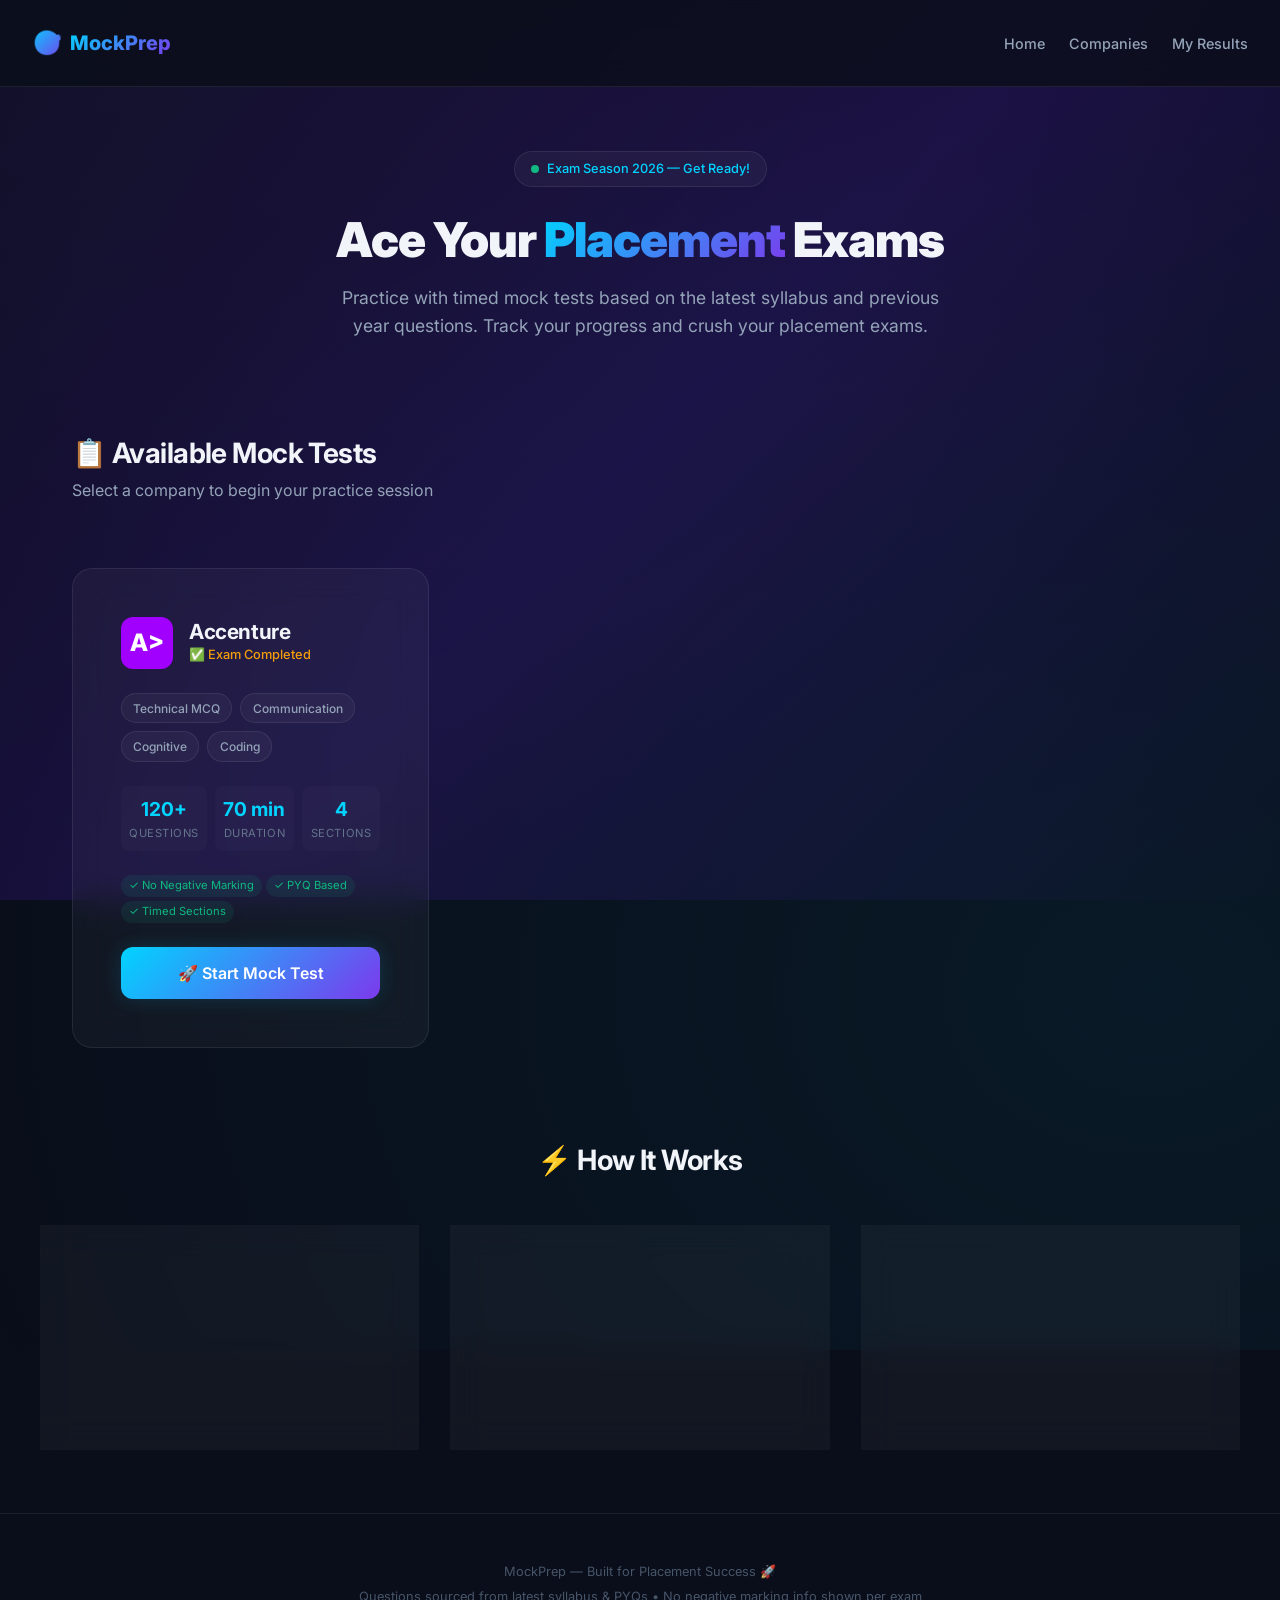
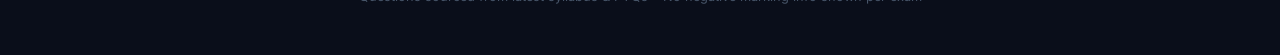
==== index.html @ 9890e2d0 "feat: initial commit for MockPrep placement mock test platform" ====
<!DOCTYPE html>
<html lang="en">
<head>
  <meta charset="UTF-8">
  <meta name="viewport" content="width=device-width, initial-scale=1.0">
  <title>MockPrep — Placement Mock Test Platform</title>
  <meta name="description" content="Practice mock tests for Accenture, Cognizant, TCS and more. Timed tests with real exam patterns.">
  <link rel="stylesheet" href="css/style.css">
  <link rel="icon" href="data:image/svg+xml,<svg xmlns='http://www.w3.org/2000/svg' viewBox='0 0 100 100'><text y='.9em' font-size='90'>🎯</text></svg>">
</head>
<body>

  <!-- Navigation -->
  <nav class="navbar">
    <a href="index.html" class="navbar-brand">
      <span class="logo-icon">🎯</span>
      <span>MockPrep</span>
    </a>
    <div class="navbar-links">
      <a href="index.html">Home</a>
      <a href="#companies">Companies</a>
      <a href="results.html">My Results</a>
    </div>
  </nav>

  <!-- Hero Section -->
  <section class="hero">
    <div class="container">
      <div class="hero-badge">
        <span class="pulse-dot"></span>
        <span>Exam Season 2026 — Get Ready!</span>
      </div>
      <h1>Ace Your <span class="gradient-text">Placement</span> Exams</h1>
      <p>Practice with timed mock tests based on the latest syllabus and previous year questions. Track your progress and crush your placement exams.</p>

      <!-- Nearest Exam Countdown -->
      <div id="countdown-section" class="hidden">
        <p style="font-size: 0.9rem; color: var(--text-muted); margin-bottom: var(--space-sm);">
          ⏰ Next Exam: <strong id="nearest-exam-name" style="color: var(--accent-orange);"></strong>
        </p>
        <div class="countdown-container" id="countdown-timer">
          <div class="countdown-item">
            <div class="number" id="cd-days">00</div>
            <div class="label">Days</div>
          </div>
          <div class="countdown-separator">:</div>
          <div class="countdown-item">
            <div class="number" id="cd-hours">00</div>
            <div class="label">Hours</div>
          </div>
          <div class="countdown-separator">:</div>
          <div class="countdown-item">
            <div class="number" id="cd-mins">00</div>
            <div class="label">Minutes</div>
          </div>
          <div class="countdown-separator">:</div>
          <div class="countdown-item">
            <div class="number" id="cd-secs">00</div>
            <div class="label">Seconds</div>
          </div>
        </div>
      </div>
    </div>
  </section>

  <!-- Companies Section -->
  <section id="companies" class="container">
    <h2 style="margin-bottom: var(--space-sm);">📋 Available Mock Tests</h2>
    <p class="text-muted" style="margin-bottom: var(--space-xl);">Select a company to begin your practice session</p>
    <div class="companies-grid" id="companies-grid">
      <!-- Cards injected by JS -->
    </div>
  </section>

  <!-- How It Works Section -->
  <section class="container" style="padding: var(--space-3xl) 0;">
    <h2 class="text-center" style="margin-bottom: var(--space-2xl);">⚡ How It Works</h2>
    <div style="display: grid; grid-template-columns: repeat(auto-fit, minmax(250px, 1fr)); gap: var(--space-xl);">
      <div class="glass-card text-center animate-in-delay-1">
        <div style="font-size: 2.5rem; margin-bottom: var(--space-md);">📝</div>
        <h3>Choose a Section</h3>
        <p class="text-muted" style="font-size: 0.9rem; margin-top: var(--space-sm);">Pick Technical MCQ, Communication, Cognitive, or take the full mock test</p>
      </div>
      <div class="glass-card text-center animate-in-delay-2">
        <div style="font-size: 2.5rem; margin-bottom: var(--space-md);">⏱️</div>
        <h3>Timed Test</h3>
        <p class="text-muted" style="font-size: 0.9rem; margin-top: var(--space-sm);">Real exam timers. Flag questions for review. Navigate freely between questions</p>
      </div>
      <div class="glass-card text-center animate-in-delay-3">
        <div style="font-size: 2.5rem; margin-bottom: var(--space-md);">📊</div>
        <h3>Detailed Results</h3>
        <p class="text-muted" style="font-size: 0.9rem; margin-top: var(--space-sm);">Score breakdown, answer review with explanations, and performance tracking</p>
      </div>
    </div>
  </section>

  <!-- Footer -->
  <footer style="text-align: center; padding: var(--space-2xl); border-top: 1px solid var(--border-glass); color: var(--text-dim); font-size: 0.8rem;">
    <p>MockPrep — Built for Placement Success 🚀</p>
    <p style="margin-top: var(--space-xs);">Questions sourced from latest syllabus & PYQs • No negative marking info shown per exam</p>
  </footer>

  <script src="js/app.js"></script>
</body>
</html>
---- css/style.css ----
/* =====================================================
   PLACEMENT MOCK TEST PLATFORM — Design System
   Dark Mode | Glassmorphism | Micro-animations
   ===================================================== */

@import url('https://fonts.googleapis.com/css2?family=Inter:wght@300;400;500;600;700;800;900&family=JetBrains+Mono:wght@400;500;600&display=swap');

/* ── CSS Variables ── */
:root {
  /* Colors */
  --bg-primary: #0a0e1a;
  --bg-secondary: #111827;
  --bg-card: rgba(17, 24, 39, 0.6);
  --bg-glass: rgba(255, 255, 255, 0.04);
  --bg-glass-hover: rgba(255, 255, 255, 0.08);
  --border-glass: rgba(255, 255, 255, 0.08);
  --border-glass-hover: rgba(255, 255, 255, 0.15);

  --text-primary: #f1f5f9;
  --text-secondary: #94a3b8;
  --text-muted: #64748b;
  --text-dim: #475569;

  --accent-blue: #00d4ff;
  --accent-purple: #7c3aed;
  --accent-pink: #ec4899;
  --accent-green: #10b981;
  --accent-orange: #f59e0b;
  --accent-red: #ef4444;

  --gradient-primary: linear-gradient(135deg, #00d4ff 0%, #7c3aed 100%);
  --gradient-secondary: linear-gradient(135deg, #7c3aed 0%, #ec4899 100%);
  --gradient-success: linear-gradient(135deg, #10b981 0%, #059669 100%);
  --gradient-danger: linear-gradient(135deg, #ef4444 0%, #dc2626 100%);
  --gradient-warning: linear-gradient(135deg, #f59e0b 0%, #d97706 100%);
  --gradient-bg: linear-gradient(135deg, #0a0e1a 0%, #1a1040 50%, #0a0e1a 100%);

  /* Shadows */
  --shadow-sm: 0 2px 8px rgba(0, 0, 0, 0.3);
  --shadow-md: 0 4px 16px rgba(0, 0, 0, 0.4);
  --shadow-lg: 0 8px 32px rgba(0, 0, 0, 0.5);
  --shadow-glow-blue: 0 0 20px rgba(0, 212, 255, 0.15);
  --shadow-glow-purple: 0 0 20px rgba(124, 58, 237, 0.15);
  --shadow-glow-green: 0 0 20px rgba(16, 185, 129, 0.15);

  /* Spacing */
  --space-xs: 0.25rem;
  --space-sm: 0.5rem;
  --space-md: 1rem;
  --space-lg: 1.5rem;
  --space-xl: 2rem;
  --space-2xl: 3rem;
  --space-3xl: 4rem;

  /* Border Radius */
  --radius-sm: 8px;
  --radius-md: 12px;
  --radius-lg: 16px;
  --radius-xl: 20px;
  --radius-full: 9999px;

  /* Transitions */
  --transition-fast: 150ms ease;
  --transition-base: 250ms ease;
  --transition-slow: 400ms ease;
  --transition-spring: 300ms cubic-bezier(0.34, 1.56, 0.64, 1);
}

/* ── Reset & Base ── */
*, *::before, *::after {
  margin: 0;
  padding: 0;
  box-sizing: border-box;
}

html {
  scroll-behavior: smooth;
  font-size: 16px;
}

body {
  font-family: 'Inter', -apple-system, BlinkMacSystemFont, sans-serif;
  background: var(--bg-primary);
  color: var(--text-primary);
  line-height: 1.6;
  min-height: 100vh;
  overflow-x: hidden;
  -webkit-font-smoothing: antialiased;
  -moz-osx-font-smoothing: grayscale;
}

/* ── Animated Background ── */
body::before {
  content: '';
  position: fixed;
  top: 0;
  left: 0;
  right: 0;
  bottom: 0;
  background: var(--gradient-bg);
  z-index: -2;
}

body::after {
  content: '';
  position: fixed;
  top: -50%;
  left: -50%;
  width: 200%;
  height: 200%;
  background: radial-gradient(ellipse at 30% 20%, rgba(124, 58, 237, 0.08) 0%, transparent 50%),
              radial-gradient(ellipse at 70% 80%, rgba(0, 212, 255, 0.06) 0%, transparent 50%);
  z-index: -1;
  animation: bgFloat 20s ease-in-out infinite;
}

@keyframes bgFloat {
  0%, 100% { transform: translate(0, 0) rotate(0deg); }
  33% { transform: translate(2%, -2%) rotate(1deg); }
  66% { transform: translate(-1%, 1%) rotate(-0.5deg); }
}

/* ── Scrollbar ── */
::-webkit-scrollbar { width: 6px; }
::-webkit-scrollbar-track { background: var(--bg-primary); }
::-webkit-scrollbar-thumb {
  background: var(--text-dim);
  border-radius: var(--radius-full);
}
::-webkit-scrollbar-thumb:hover { background: var(--text-muted); }

/* ── Typography ── */
h1, h2, h3, h4, h5, h6 {
  font-weight: 700;
  line-height: 1.2;
  letter-spacing: -0.02em;
}

h1 { font-size: 2.5rem; }
h2 { font-size: 1.75rem; }
h3 { font-size: 1.25rem; }

a {
  color: var(--accent-blue);
  text-decoration: none;
  transition: color var(--transition-fast);
}
a:hover { color: var(--accent-purple); }

code, .code-block {
  font-family: 'JetBrains Mono', monospace;
}

/* ── Glass Card ── */
.glass-card {
  background: var(--bg-glass);
  backdrop-filter: blur(16px);
  -webkit-backdrop-filter: blur(16px);
  border: 1px solid var(--border-glass);
  border-radius: var(--radius-lg);
  padding: var(--space-xl);
  transition: all var(--transition-base);
}

.glass-card:hover {
  background: var(--bg-glass-hover);
  border-color: var(--border-glass-hover);
  transform: translateY(-2px);
  box-shadow: var(--shadow-lg);
}

/* ── Buttons ── */
.btn {
  display: inline-flex;
  align-items: center;
  justify-content: center;
  gap: var(--space-sm);
  padding: 0.75rem 1.5rem;
  border: none;
  border-radius: var(--radius-md);
  font-family: 'Inter', sans-serif;
  font-size: 0.9rem;
  font-weight: 600;
  cursor: pointer;
  transition: all var(--transition-base);
  text-decoration: none;
  position: relative;
  overflow: hidden;
}

.btn::after {
  content: '';
  position: absolute;
  inset: 0;
  background: rgba(255, 255, 255, 0);
  transition: background var(--transition-fast);
}
.btn:hover::after { background: rgba(255, 255, 255, 0.1); }

.btn-primary {
  background: var(--gradient-primary);
  color: white;
  box-shadow: var(--shadow-glow-blue);
}
.btn-primary:hover {
  transform: translateY(-2px);
  box-shadow: 0 0 30px rgba(0, 212, 255, 0.3);
}

.btn-secondary {
  background: var(--bg-glass);
  color: var(--text-primary);
  border: 1px solid var(--border-glass);
  backdrop-filter: blur(8px);
}
.btn-secondary:hover {
  border-color: var(--accent-blue);
  background: var(--bg-glass-hover);
}

.btn-success {
  background: var(--gradient-success);
  color: white;
  box-shadow: var(--shadow-glow-green);
}

.btn-danger {
  background: var(--gradient-danger);
  color: white;
}

.btn-ghost {
  background: transparent;
  color: var(--text-secondary);
  border: 1px solid transparent;
}
.btn-ghost:hover {
  color: var(--text-primary);
  background: var(--bg-glass);
}

.btn-sm { padding: 0.5rem 1rem; font-size: 0.8rem; }
.btn-lg { padding: 1rem 2rem; font-size: 1rem; }
.btn-icon {
  width: 40px;
  height: 40px;
  padding: 0;
  border-radius: var(--radius-sm);
}

.btn:disabled {
  opacity: 0.5;
  cursor: not-allowed;
  transform: none !important;
}

/* ── Container ── */
.container {
  max-width: 1200px;
  margin: 0 auto;
  padding: 0 var(--space-xl);
}

.container-narrow {
  max-width: 900px;
  margin: 0 auto;
  padding: 0 var(--space-xl);
}

/* ── Navigation ── */
.navbar {
  display: flex;
  align-items: center;
  justify-content: space-between;
  padding: var(--space-lg) var(--space-xl);
  background: rgba(10, 14, 26, 0.8);
  backdrop-filter: blur(12px);
  border-bottom: 1px solid var(--border-glass);
  position: sticky;
  top: 0;
  z-index: 100;
}

.navbar-brand {
  display: flex;
  align-items: center;
  gap: var(--space-sm);
  font-size: 1.25rem;
  font-weight: 800;
  color: var(--text-primary);
  text-decoration: none;
}

.navbar-brand .logo-icon {
  font-size: 1.5rem;
}

.navbar-brand span {
  background: var(--gradient-primary);
  -webkit-background-clip: text;
  -webkit-text-fill-color: transparent;
  background-clip: text;
}

.navbar-links {
  display: flex;
  align-items: center;
  gap: var(--space-lg);
}

.navbar-links a {
  color: var(--text-secondary);
  font-size: 0.9rem;
  font-weight: 500;
  transition: color var(--transition-fast);
}
.navbar-links a:hover { color: var(--text-primary); }

/* ── Hero Section ── */
.hero {
  text-align: center;
  padding: var(--space-3xl) var(--space-xl);
  position: relative;
}

.hero-badge {
  display: inline-flex;
  align-items: center;
  gap: var(--space-sm);
  padding: 0.4rem 1rem;
  background: var(--bg-glass);
  border: 1px solid var(--border-glass);
  border-radius: var(--radius-full);
  font-size: 0.8rem;
  color: var(--accent-blue);
  font-weight: 500;
  margin-bottom: var(--space-lg);
  animation: fadeInDown 0.6s ease;
}

.hero-badge .pulse-dot {
  width: 8px;
  height: 8px;
  border-radius: 50%;
  background: var(--accent-green);
  animation: pulse 2s ease-in-out infinite;
}

@keyframes pulse {
  0%, 100% { opacity: 1; transform: scale(1); }
  50% { opacity: 0.5; transform: scale(1.3); }
}

.hero h1 {
  font-size: 3rem;
  font-weight: 900;
  margin-bottom: var(--space-md);
  animation: fadeInUp 0.6s ease 0.1s both;
}

.hero h1 .gradient-text {
  background: var(--gradient-primary);
  -webkit-background-clip: text;
  -webkit-text-fill-color: transparent;
  background-clip: text;
}

.hero p {
  font-size: 1.1rem;
  color: var(--text-secondary);
  max-width: 600px;
  margin: 0 auto var(--space-xl);
  animation: fadeInUp 0.6s ease 0.2s both;
}

/* ── Countdown Timer ── */
.countdown-container {
  display: flex;
  justify-content: center;
  gap: var(--space-md);
  margin: var(--space-xl) 0;
  animation: fadeInUp 0.6s ease 0.3s both;
}

.countdown-item {
  text-align: center;
  background: var(--bg-glass);
  border: 1px solid var(--border-glass);
  border-radius: var(--radius-md);
  padding: var(--space-md) var(--space-lg);
  min-width: 80px;
  position: relative;
}

.countdown-item .number {
  font-size: 2rem;
  font-weight: 800;
  background: var(--gradient-primary);
  -webkit-background-clip: text;
  -webkit-text-fill-color: transparent;
  background-clip: text;
  line-height: 1;
}

.countdown-item .label {
  font-size: 0.7rem;
  color: var(--text-muted);
  text-transform: uppercase;
  letter-spacing: 0.1em;
  margin-top: var(--space-xs);
}

.countdown-separator {
  font-size: 1.5rem;
  color: var(--text-dim);
  display: flex;
  align-items: center;
  animation: blink 1s step-end infinite;
}

@keyframes blink {
  50% { opacity: 0; }
}

/* ── Company Cards ── */
.companies-grid {
  display: grid;
  grid-template-columns: repeat(auto-fill, minmax(340px, 1fr));
  gap: var(--space-xl);
  padding: var(--space-xl) 0;
}

.company-card {
  background: var(--bg-glass);
  backdrop-filter: blur(16px);
  border: 1px solid var(--border-glass);
  border-radius: var(--radius-xl);
  padding: var(--space-2xl);
  transition: all var(--transition-slow);
  position: relative;
  overflow: hidden;
  animation: fadeInUp 0.5s ease both;
}

.company-card::before {
  content: '';
  position: absolute;
  top: 0;
  left: 0;
  right: 0;
  height: 3px;
  background: var(--gradient-primary);
  transform: scaleX(0);
  transform-origin: left;
  transition: transform var(--transition-slow);
}

.company-card:hover::before { transform: scaleX(1); }

.company-card:hover {
  border-color: rgba(0, 212, 255, 0.2);
  transform: translateY(-4px);
  box-shadow: var(--shadow-lg), var(--shadow-glow-blue);
}

.company-card-header {
  display: flex;
  align-items: center;
  gap: var(--space-md);
  margin-bottom: var(--space-lg);
}

.company-logo {
  width: 52px;
  height: 52px;
  border-radius: var(--radius-md);
  background: var(--gradient-primary);
  display: flex;
  align-items: center;
  justify-content: center;
  font-size: 1.5rem;
  font-weight: 800;
  color: white;
  flex-shrink: 0;
}

.company-card-header h3 {
  font-size: 1.3rem;
  font-weight: 700;
}

.company-card-header .exam-date {
  font-size: 0.8rem;
  color: var(--accent-orange);
  font-weight: 500;
}

.company-card-body {
  margin-bottom: var(--space-lg);
}

.company-sections {
  display: flex;
  flex-wrap: wrap;
  gap: var(--space-sm);
  margin-bottom: var(--space-lg);
}

.section-tag {
  padding: 0.3rem 0.7rem;
  background: var(--bg-glass);
  border: 1px solid var(--border-glass);
  border-radius: var(--radius-full);
  font-size: 0.75rem;
  color: var(--text-secondary);
  font-weight: 500;
}

.company-stats {
  display: grid;
  grid-template-columns: repeat(3, 1fr);
  gap: var(--space-sm);
  margin-bottom: var(--space-lg);
}

.stat-item {
  text-align: center;
  padding: var(--space-sm);
  background: rgba(255, 255, 255, 0.02);
  border-radius: var(--radius-sm);
}

.stat-item .stat-number {
  font-size: 1.2rem;
  font-weight: 700;
  color: var(--accent-blue);
}

.stat-item .stat-label {
  font-size: 0.7rem;
  color: var(--text-muted);
  text-transform: uppercase;
  letter-spacing: 0.05em;
}

.company-card-actions {
  display: flex;
  gap: var(--space-sm);
}

.company-card-actions .btn { flex: 1; }

/* ── Section Selector (before test) ── */
.section-selector {
  display: grid;
  grid-template-columns: repeat(auto-fill, minmax(280px, 1fr));
  gap: var(--space-md);
  padding: var(--space-xl) 0;
}

.section-option {
  background: var(--bg-glass);
  border: 2px solid var(--border-glass);
  border-radius: var(--radius-lg);
  padding: var(--space-lg);
  cursor: pointer;
  transition: all var(--transition-base);
  text-align: left;
}

.section-option:hover {
  border-color: var(--accent-blue);
  background: var(--bg-glass-hover);
}

.section-option.selected {
  border-color: var(--accent-blue);
  background: rgba(0, 212, 255, 0.05);
  box-shadow: var(--shadow-glow-blue);
}

.section-option .section-icon {
  font-size: 1.5rem;
  margin-bottom: var(--space-sm);
}

.section-option h4 {
  font-weight: 600;
  margin-bottom: var(--space-xs);
}

.section-option .section-meta {
  font-size: 0.8rem;
  color: var(--text-muted);
}

/* ── Test Layout ── */
.test-layout {
  display: grid;
  grid-template-columns: 1fr 280px;
  gap: var(--space-xl);
  padding: var(--space-xl);
  min-height: calc(100vh - 70px);
}

.test-main {
  display: flex;
  flex-direction: column;
}

.test-sidebar {
  position: sticky;
  top: 90px;
  align-self: start;
}

/* ── Test Header Bar ── */
.test-header-bar {
  display: flex;
  align-items: center;
  justify-content: space-between;
  padding: var(--space-md) var(--space-lg);
  background: var(--bg-glass);
  border: 1px solid var(--border-glass);
  border-radius: var(--radius-md);
  margin-bottom: var(--space-lg);
  backdrop-filter: blur(12px);
}

.test-info {
  display: flex;
  align-items: center;
  gap: var(--space-lg);
}

.test-section-name {
  font-weight: 600;
  font-size: 0.95rem;
}

.test-progress-text {
  font-size: 0.85rem;
  color: var(--text-secondary);
}

/* ── Timer ── */
.timer-display {
  display: flex;
  align-items: center;
  gap: var(--space-sm);
  padding: 0.5rem 1rem;
  background: var(--bg-glass);
  border: 1px solid var(--border-glass);
  border-radius: var(--radius-full);
  font-family: 'JetBrains Mono', monospace;
  font-size: 1.1rem;
  font-weight: 600;
  color: var(--accent-blue);
}

.timer-display.warning { color: var(--accent-orange); border-color: rgba(245, 158, 11, 0.3); }
.timer-display.danger {
  color: var(--accent-red);
  border-color: rgba(239, 68, 68, 0.3);
  animation: timerPulse 1s ease-in-out infinite;
}

@keyframes timerPulse {
  0%, 100% { box-shadow: none; }
  50% { box-shadow: 0 0 15px rgba(239, 68, 68, 0.3); }
}

.timer-icon { font-size: 1rem; }

/* ── Progress Bar ── */
.progress-bar-container {
  width: 100%;
  height: 4px;
  background: rgba(255, 255, 255, 0.05);
  border-radius: var(--radius-full);
  margin-bottom: var(--space-lg);
  overflow: hidden;
}

.progress-bar {
  height: 100%;
  background: var(--gradient-primary);
  border-radius: var(--radius-full);
  transition: width var(--transition-base);
}

/* ── Question Card ── */
.question-card {
  background: var(--bg-glass);
  border: 1px solid var(--border-glass);
  border-radius: var(--radius-lg);
  padding: var(--space-2xl);
  flex: 1;
  animation: fadeIn 0.3s ease;
}

@keyframes fadeIn {
  from { opacity: 0; transform: translateX(10px); }
  to { opacity: 1; transform: translateX(0); }
}

.question-number {
  font-size: 0.8rem;
  color: var(--text-muted);
  text-transform: uppercase;
  letter-spacing: 0.1em;
  margin-bottom: var(--space-sm);
}

.question-topic-tag {
  display: inline-block;
  padding: 0.2rem 0.6rem;
  background: rgba(124, 58, 237, 0.15);
  color: var(--accent-purple);
  border-radius: var(--radius-full);
  font-size: 0.7rem;
  font-weight: 500;
  margin-bottom: var(--space-md);
}

.question-text {
  font-size: 1.05rem;
  font-weight: 500;
  line-height: 1.7;
  margin-bottom: var(--space-lg);
  color: var(--text-primary);
}

/* ── Code Snippet ── */
.code-snippet {
  background: #1a1f2e;
  border: 1px solid rgba(255, 255, 255, 0.06);
  border-radius: var(--radius-md);
  padding: var(--space-lg);
  margin-bottom: var(--space-lg);
  font-family: 'JetBrains Mono', monospace;
  font-size: 0.85rem;
  line-height: 1.7;
  color: #e2e8f0;
  overflow-x: auto;
  white-space: pre;
  position: relative;
}

.code-snippet .code-lang {
  position: absolute;
  top: var(--space-sm);
  right: var(--space-sm);
  font-size: 0.65rem;
  color: var(--text-dim);
  text-transform: uppercase;
  letter-spacing: 0.1em;
}

/* Syntax coloring */
.code-snippet .keyword { color: #c084fc; }
.code-snippet .type { color: #67e8f9; }
.code-snippet .string { color: #86efac; }
.code-snippet .number { color: #fbbf24; }
.code-snippet .comment { color: #64748b; font-style: italic; }
.code-snippet .function { color: #60a5fa; }
.code-snippet .operator { color: #f87171; }

/* ── Options ── */
.options-list {
  display: flex;
  flex-direction: column;
  gap: var(--space-sm);
}

.option-item {
  display: flex;
  align-items: center;
  gap: var(--space-md);
  padding: var(--space-md) var(--space-lg);
  background: rgba(255, 255, 255, 0.02);
  border: 2px solid var(--border-glass);
  border-radius: var(--radius-md);
  cursor: pointer;
  transition: all var(--transition-base);
  font-size: 0.95rem;
}

.option-item:hover {
  border-color: rgba(0, 212, 255, 0.3);
  background: rgba(0, 212, 255, 0.03);
}

.option-item.selected {
  border-color: var(--accent-blue);
  background: rgba(0, 212, 255, 0.08);
}

.option-item.correct {
  border-color: var(--accent-green);
  background: rgba(16, 185, 129, 0.1);
}

.option-item.incorrect {
  border-color: var(--accent-red);
  background: rgba(239, 68, 68, 0.1);
}

.option-letter {
  width: 32px;
  height: 32px;
  display: flex;
  align-items: center;
  justify-content: center;
  border-radius: var(--radius-sm);
  background: var(--bg-glass);
  border: 1px solid var(--border-glass);
  font-size: 0.8rem;
  font-weight: 600;
  color: var(--text-secondary);
  flex-shrink: 0;
  transition: all var(--transition-base);
}

.option-item.selected .option-letter {
  background: var(--gradient-primary);
  color: white;
  border-color: transparent;
}

.option-item.correct .option-letter {
  background: var(--gradient-success);
  color: white;
  border-color: transparent;
}

.option-item.incorrect .option-letter {
  background: var(--gradient-danger);
  color: white;
  border-color: transparent;
}

.option-text {
  flex: 1;
  font-family: 'Inter', sans-serif;
}

.option-text code {
  font-family: 'JetBrains Mono', monospace;
  background: rgba(255, 255, 255, 0.06);
  padding: 0.1rem 0.4rem;
  border-radius: 4px;
  font-size: 0.85em;
}

/* ── Question Navigation Sidebar ── */
.sidebar-card {
  background: var(--bg-glass);
  border: 1px solid var(--border-glass);
  border-radius: var(--radius-lg);
  padding: var(--space-lg);
  backdrop-filter: blur(12px);
}

.sidebar-card h4 {
  font-size: 0.85rem;
  font-weight: 600;
  color: var(--text-secondary);
  text-transform: uppercase;
  letter-spacing: 0.05em;
  margin-bottom: var(--space-md);
}

.question-nav-grid {
  display: grid;
  grid-template-columns: repeat(5, 1fr);
  gap: 6px;
  margin-bottom: var(--space-lg);
}

.q-nav-btn {
  width: 100%;
  aspect-ratio: 1;
  display: flex;
  align-items: center;
  justify-content: center;
  background: rgba(255, 255, 255, 0.03);
  border: 1px solid var(--border-glass);
  border-radius: var(--radius-sm);
  font-size: 0.75rem;
  font-weight: 500;
  color: var(--text-muted);
  cursor: pointer;
  transition: all var(--transition-fast);
}

.q-nav-btn:hover {
  border-color: var(--accent-blue);
  color: var(--text-primary);
}

.q-nav-btn.current {
  background: var(--gradient-primary);
  color: white;
  border-color: transparent;
  font-weight: 700;
}

.q-nav-btn.answered {
  background: rgba(16, 185, 129, 0.15);
  border-color: rgba(16, 185, 129, 0.3);
  color: var(--accent-green);
}

.q-nav-btn.flagged {
  background: rgba(245, 158, 11, 0.15);
  border-color: rgba(245, 158, 11, 0.3);
  color: var(--accent-orange);
}

.q-nav-btn.flagged.answered {
  background: rgba(245, 158, 11, 0.15);
  border-color: rgba(245, 158, 11, 0.3);
  color: var(--accent-orange);
}

/* Sidebar Legend */
.nav-legend {
  display: flex;
  flex-wrap: wrap;
  gap: var(--space-sm);
}

.legend-item {
  display: flex;
  align-items: center;
  gap: 4px;
  font-size: 0.7rem;
  color: var(--text-muted);
}

.legend-dot {
  width: 10px;
  height: 10px;
  border-radius: 3px;
}

.legend-dot.current { background: var(--gradient-primary); }
.legend-dot.answered { background: rgba(16, 185, 129, 0.5); }
.legend-dot.flagged { background: rgba(245, 158, 11, 0.5); }
.legend-dot.unanswered {
  background: rgba(255, 255, 255, 0.03);
  border: 1px solid var(--border-glass);
}

/* ── Question Footer Actions ── */
.question-actions {
  display: flex;
  align-items: center;
  justify-content: space-between;
  margin-top: var(--space-xl);
  padding-top: var(--space-lg);
  border-top: 1px solid var(--border-glass);
}

.question-actions-left {
  display: flex;
  gap: var(--space-sm);
}

.question-actions-right {
  display: flex;
  gap: var(--space-sm);
}

.flag-btn {
  color: var(--text-muted);
}
.flag-btn.active {
  color: var(--accent-orange);
  border-color: rgba(245, 158, 11, 0.3);
  background: rgba(245, 158, 11, 0.1);
}

/* ── Results Page ── */
.results-hero {
  text-align: center;
  padding: var(--space-3xl) var(--space-xl) var(--space-xl);
}

.score-circle {
  width: 200px;
  height: 200px;
  margin: 0 auto var(--space-xl);
  position: relative;
}

.score-circle svg {
  width: 100%;
  height: 100%;
  transform: rotate(-90deg);
}

.score-circle .bg-ring {
  fill: none;
  stroke: rgba(255, 255, 255, 0.05);
  stroke-width: 8;
}

.score-circle .progress-ring {
  fill: none;
  stroke: url(#scoreGradient);
  stroke-width: 8;
  stroke-linecap: round;
  stroke-dasharray: 565.48;
  stroke-dashoffset: 565.48;
  transition: stroke-dashoffset 1.5s ease-out;
}

.score-circle .score-text {
  position: absolute;
  top: 50%;
  left: 50%;
  transform: translate(-50%, -50%);
  text-align: center;
}

.score-circle .score-percent {
  font-size: 2.5rem;
  font-weight: 900;
  background: var(--gradient-primary);
  -webkit-background-clip: text;
  -webkit-text-fill-color: transparent;
  background-clip: text;
  line-height: 1;
}

.score-circle .score-label {
  font-size: 0.75rem;
  color: var(--text-muted);
  text-transform: uppercase;
  letter-spacing: 0.1em;
}

/* Score Summary Cards */
.score-summary-grid {
  display: grid;
  grid-template-columns: repeat(auto-fit, minmax(150px, 1fr));
  gap: var(--space-md);
  margin: var(--space-xl) 0;
}

.score-stat-card {
  background: var(--bg-glass);
  border: 1px solid var(--border-glass);
  border-radius: var(--radius-md);
  padding: var(--space-lg);
  text-align: center;
}

.score-stat-card .stat-icon {
  font-size: 1.3rem;
  margin-bottom: var(--space-xs);
}

.score-stat-card .stat-value {
  font-size: 1.5rem;
  font-weight: 800;
}

.score-stat-card .stat-desc {
  font-size: 0.75rem;
  color: var(--text-muted);
}

.stat-value.green { color: var(--accent-green); }
.stat-value.red { color: var(--accent-red); }
.stat-value.blue { color: var(--accent-blue); }
.stat-value.orange { color: var(--accent-orange); }

/* Section Breakdown */
.section-breakdown {
  margin: var(--space-xl) 0;
}

.breakdown-item {
  display: flex;
  align-items: center;
  gap: var(--space-md);
  padding: var(--space-md) var(--space-lg);
  background: var(--bg-glass);
  border: 1px solid var(--border-glass);
  border-radius: var(--radius-md);
  margin-bottom: var(--space-sm);
}

.breakdown-item .topic-name {
  flex: 1;
  font-weight: 500;
  font-size: 0.9rem;
}

.breakdown-item .topic-score {
  font-weight: 700;
  font-size: 0.9rem;
}

.breakdown-bar {
  width: 120px;
  height: 6px;
  background: rgba(255, 255, 255, 0.05);
  border-radius: var(--radius-full);
  overflow: hidden;
}

.breakdown-bar-fill {
  height: 100%;
  border-radius: var(--radius-full);
  transition: width 1s ease-out;
}

.breakdown-bar-fill.excellent { background: var(--gradient-success); }
.breakdown-bar-fill.good { background: var(--gradient-primary); }
.breakdown-bar-fill.average { background: var(--gradient-warning); }
.breakdown-bar-fill.poor { background: var(--gradient-danger); }

/* Performance tag */
.perf-tag {
  padding: 0.2rem 0.6rem;
  border-radius: var(--radius-full);
  font-size: 0.7rem;
  font-weight: 600;
}

.perf-tag.strong {
  background: rgba(16, 185, 129, 0.15);
  color: var(--accent-green);
}
.perf-tag.moderate {
  background: rgba(245, 158, 11, 0.15);
  color: var(--accent-orange);
}
.perf-tag.weak {
  background: rgba(239, 68, 68, 0.15);
  color: var(--accent-red);
}

/* ── Review Section ── */
.review-question {
  background: var(--bg-glass);
  border: 1px solid var(--border-glass);
  border-radius: var(--radius-lg);
  padding: var(--space-xl);
  margin-bottom: var(--space-md);
}

.review-question .explanation {
  margin-top: var(--space-md);
  padding: var(--space-md);
  background: rgba(0, 212, 255, 0.04);
  border-left: 3px solid var(--accent-blue);
  border-radius: 0 var(--radius-sm) var(--radius-sm) 0;
  font-size: 0.85rem;
  color: var(--text-secondary);
  line-height: 1.7;
}

.review-question .result-badge {
  display: inline-flex;
  align-items: center;
  gap: 4px;
  padding: 0.2rem 0.6rem;
  border-radius: var(--radius-full);
  font-size: 0.75rem;
  font-weight: 600;
}

.result-badge.correct-badge {
  background: rgba(16, 185, 129, 0.15);
  color: var(--accent-green);
}

.result-badge.incorrect-badge {
  background: rgba(239, 68, 68, 0.15);
  color: var(--accent-red);
}

.result-badge.skipped-badge {
  background: rgba(100, 116, 139, 0.15);
  color: var(--text-muted);
}

/* ── Coding Links Section ── */
.coding-links-grid {
  display: grid;
  grid-template-columns: repeat(auto-fill, minmax(300px, 1fr));
  gap: var(--space-md);
}

.coding-link-card {
  background: var(--bg-glass);
  border: 1px solid var(--border-glass);
  border-radius: var(--radius-md);
  padding: var(--space-lg);
  display: flex;
  align-items: center;
  gap: var(--space-md);
  transition: all var(--transition-base);
  text-decoration: none;
  color: var(--text-primary);
}

.coding-link-card:hover {
  border-color: var(--accent-purple);
  transform: translateY(-2px);
  box-shadow: var(--shadow-glow-purple);
}

.coding-link-card .difficulty {
  padding: 0.2rem 0.5rem;
  border-radius: var(--radius-full);
  font-size: 0.7rem;
  font-weight: 600;
}

.difficulty.easy {
  background: rgba(16, 185, 129, 0.15);
  color: var(--accent-green);
}
.difficulty.medium {
  background: rgba(245, 158, 11, 0.15);
  color: var(--accent-orange);
}

/* ── Modals ── */
.modal-overlay {
  position: fixed;
  inset: 0;
  background: rgba(0, 0, 0, 0.7);
  backdrop-filter: blur(4px);
  display: flex;
  align-items: center;
  justify-content: center;
  z-index: 1000;
  opacity: 0;
  visibility: hidden;
  transition: all var(--transition-base);
}

.modal-overlay.active {
  opacity: 1;
  visibility: visible;
}

.modal {
  background: var(--bg-secondary);
  border: 1px solid var(--border-glass);
  border-radius: var(--radius-xl);
  padding: var(--space-2xl);
  max-width: 480px;
  width: 90%;
  transform: scale(0.9);
  transition: transform var(--transition-spring);
}

.modal-overlay.active .modal {
  transform: scale(1);
}

.modal h3 {
  margin-bottom: var(--space-md);
}

.modal p {
  color: var(--text-secondary);
  margin-bottom: var(--space-xl);
}

.modal-actions {
  display: flex;
  gap: var(--space-sm);
  justify-content: flex-end;
}

/* ── Section Selector Page ── */
.section-select-page {
  padding: var(--space-3xl) var(--space-xl);
  text-align: center;
}

.section-select-page h2 {
  margin-bottom: var(--space-sm);
}

.section-select-page .subtitle {
  color: var(--text-secondary);
  margin-bottom: var(--space-2xl);
}

/* ── Tabs for Results ── */
.tabs-container {
  display: flex;
  gap: 2px;
  background: var(--bg-glass);
  border-radius: var(--radius-md);
  padding: 4px;
  margin-bottom: var(--space-xl);
  border: 1px solid var(--border-glass);
}

.tab-btn {
  flex: 1;
  padding: 0.6rem 1rem;
  background: transparent;
  border: none;
  border-radius: var(--radius-sm);
  font-family: 'Inter', sans-serif;
  font-size: 0.85rem;
  font-weight: 500;
  color: var(--text-muted);
  cursor: pointer;
  transition: all var(--transition-fast);
}

.tab-btn.active {
  background: var(--gradient-primary);
  color: white;
}

.tab-btn:hover:not(.active) { color: var(--text-primary); }

.tab-content { display: none; }
.tab-content.active { display: block; }

/* ── History Table ── */
.history-table {
  width: 100%;
  border-collapse: separate;
  border-spacing: 0 var(--space-sm);
}

.history-table th {
  font-size: 0.75rem;
  text-transform: uppercase;
  letter-spacing: 0.05em;
  color: var(--text-muted);
  text-align: left;
  padding: 0 var(--space-md) var(--space-sm);
}

.history-table td {
  padding: var(--space-md);
  background: var(--bg-glass);
  font-size: 0.9rem;
}

.history-table tr td:first-child { border-radius: var(--radius-sm) 0 0 var(--radius-sm); }
.history-table tr td:last-child { border-radius: 0 var(--radius-sm) var(--radius-sm) 0; }

/* ── Animations ── */
@keyframes fadeInUp {
  from { opacity: 0; transform: translateY(20px); }
  to { opacity: 1; transform: translateY(0); }
}

@keyframes fadeInDown {
  from { opacity: 0; transform: translateY(-20px); }
  to { opacity: 1; transform: translateY(0); }
}

@keyframes slideInRight {
  from { opacity: 0; transform: translateX(30px); }
  to { opacity: 1; transform: translateX(0); }
}

@keyframes scaleIn {
  from { opacity: 0; transform: scale(0.8); }
  to { opacity: 1; transform: scale(1); }
}

@keyframes countUp {
  from { opacity: 0; transform: translateY(10px); }
  to { opacity: 1; transform: translateY(0); }
}

.animate-in { animation: fadeInUp 0.5s ease both; }
.animate-in-delay-1 { animation: fadeInUp 0.5s ease 0.1s both; }
.animate-in-delay-2 { animation: fadeInUp 0.5s ease 0.2s both; }
.animate-in-delay-3 { animation: fadeInUp 0.5s ease 0.3s both; }

/* ── Utilities ── */
.text-center { text-align: center; }
.text-left { text-align: left; }
.text-muted { color: var(--text-secondary); }
.mt-1 { margin-top: var(--space-md); }
.mt-2 { margin-top: var(--space-xl); }
.mt-3 { margin-top: var(--space-2xl); }
.mb-1 { margin-top: var(--space-md); }
.mb-2 { margin-bottom: var(--space-xl); }
.mb-3 { margin-bottom: var(--space-2xl); }
.flex { display: flex; }
.flex-center { display: flex; align-items: center; justify-content: center; }
.gap-sm { gap: var(--space-sm); }
.gap-md { gap: var(--space-md); }
.hidden { display: none !important; }

/* ── Responsive ── */
@media (max-width: 1024px) {
  .test-layout {
    grid-template-columns: 1fr;
  }
  .test-sidebar {
    position: relative;
    top: 0;
    order: -1;
  }
  .question-nav-grid {
    grid-template-columns: repeat(10, 1fr);
  }
}

@media (max-width: 768px) {
  h1 { font-size: 2rem; }
  .hero h1 { font-size: 2rem; }
  .companies-grid { grid-template-columns: 1fr; }
  .section-selector { grid-template-columns: 1fr; }
  .countdown-container { gap: var(--space-sm); }
  .countdown-item { min-width: 60px; padding: var(--space-sm); }
  .countdown-item .number { font-size: 1.5rem; }
  .test-header-bar { flex-direction: column; gap: var(--space-sm); }
  .question-card { padding: var(--space-lg); }
  .question-actions { flex-direction: column; gap: var(--space-sm); }
  .question-actions-left, .question-actions-right { width: 100%; }
  .question-actions-right { justify-content: flex-end; }
  .score-summary-grid { grid-template-columns: repeat(2, 1fr); }
  .coding-links-grid { grid-template-columns: 1fr; }
  .container, .container-narrow { padding: 0 var(--space-md); }
}

@media (max-width: 480px) {
  .hero h1 { font-size: 1.6rem; }
  .question-nav-grid { grid-template-columns: repeat(7, 1fr); }
  .company-stats { grid-template-columns: repeat(2, 1fr); }
}
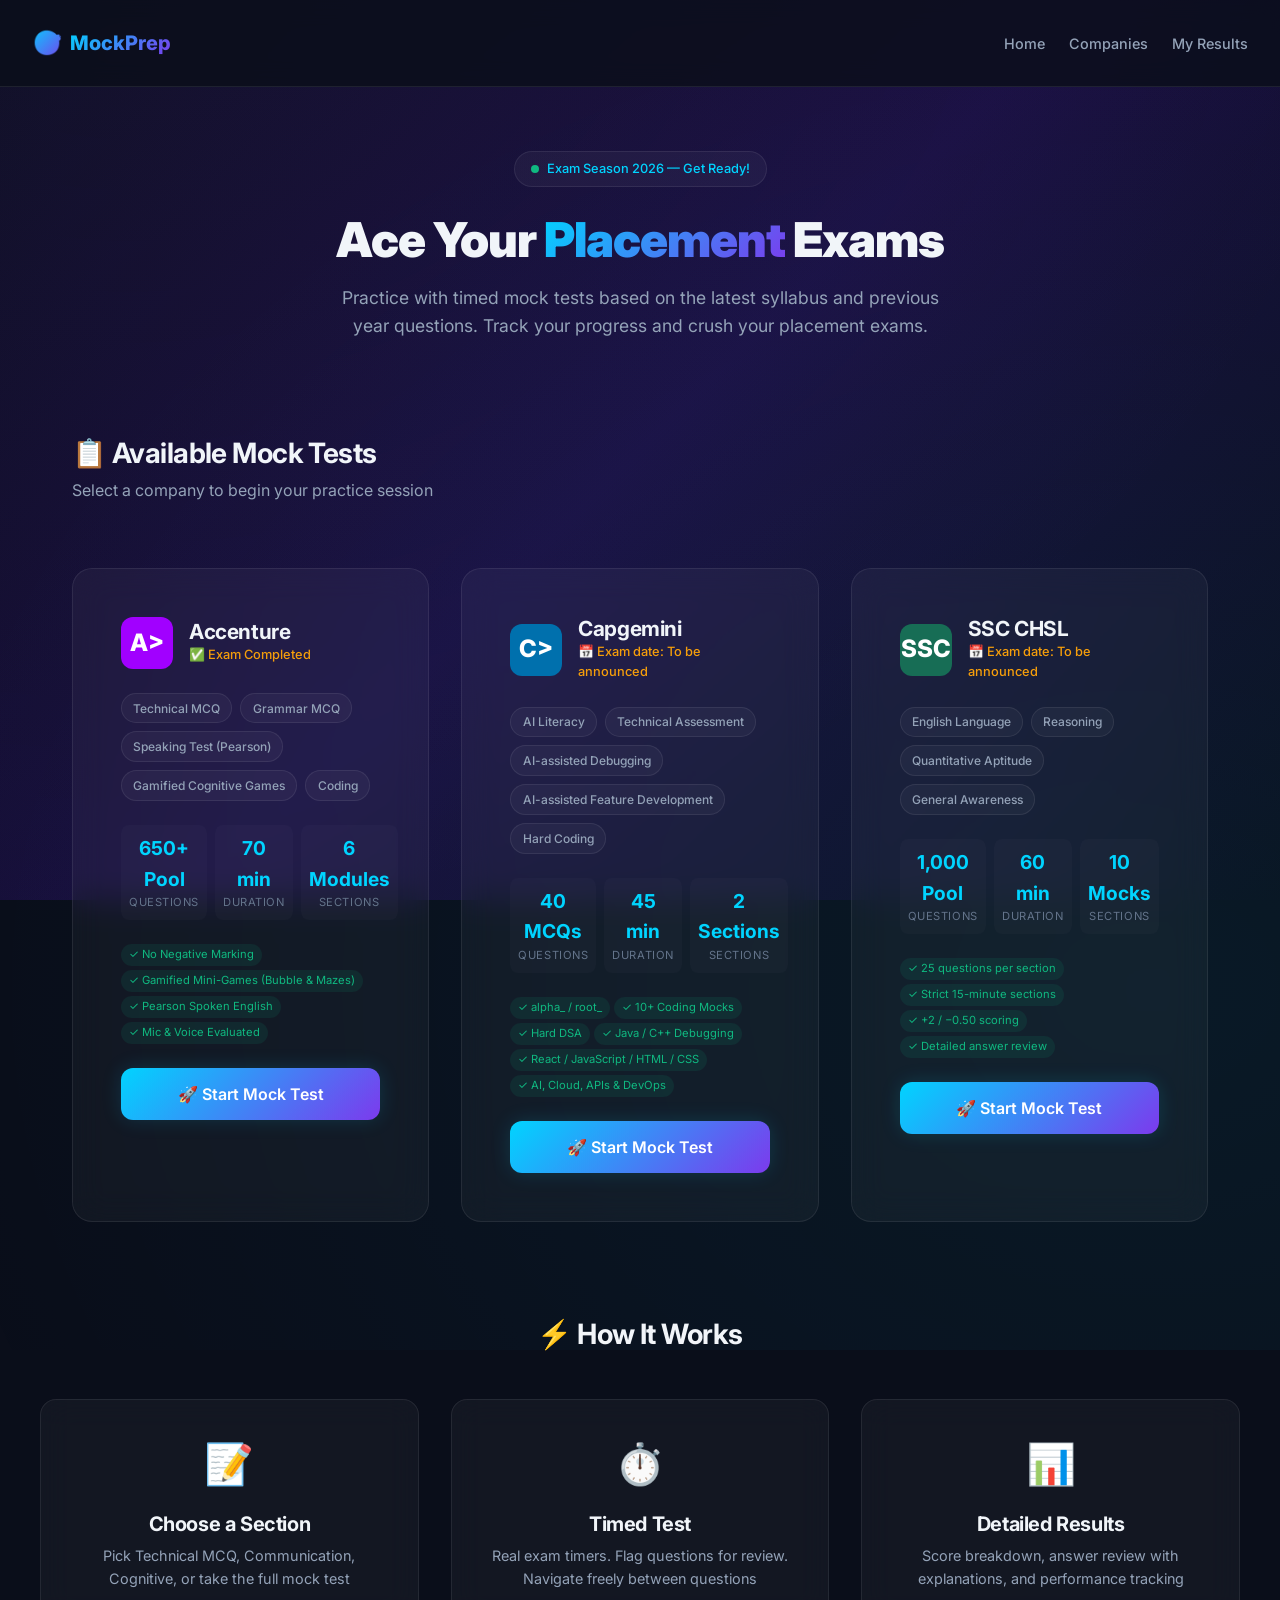
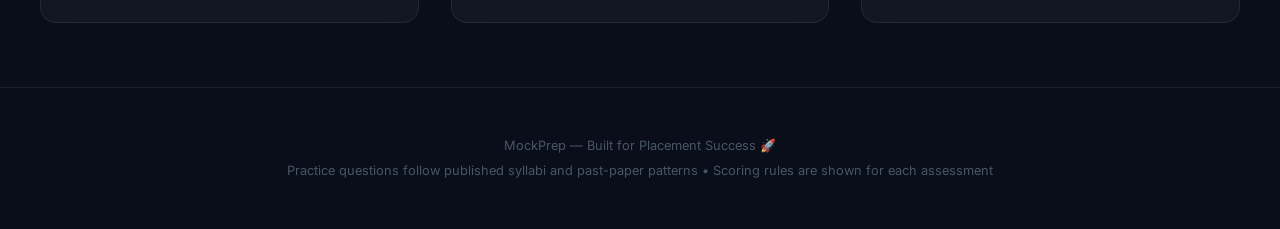
==== commit 38facf7a: "feat: integrate SSC CHSL mocks into MockPrep" ====
--- a/index.html
+++ b/index.html
@@ -4,7 +4,7 @@
   <meta charset="UTF-8">
   <meta name="viewport" content="width=device-width, initial-scale=1.0">
   <title>MockPrep — Placement Mock Test Platform</title>
-  <meta name="description" content="Practice mock tests for Accenture, Cognizant, TCS and more. Timed tests with real exam patterns.">
+  <meta name="description" content="Practice timed mock tests for Accenture, Capgemini, SSC CHSL and more, with exam-style sections and detailed answer review.">
   <link rel="stylesheet" href="css/style.css">
   <link rel="icon" href="data:image/svg+xml,<svg xmlns='http://www.w3.org/2000/svg' viewBox='0 0 100 100'><text y='.9em' font-size='90'>🎯</text></svg>">
 </head>
@@ -97,7 +97,7 @@
   <!-- Footer -->
   <footer style="text-align: center; padding: var(--space-2xl); border-top: 1px solid var(--border-glass); color: var(--text-dim); font-size: 0.8rem;">
     <p>MockPrep — Built for Placement Success 🚀</p>
-    <p style="margin-top: var(--space-xs);">Questions sourced from latest syllabus & PYQs • No negative marking info shown per exam</p>
+    <p style="margin-top: var(--space-xs);">Practice questions follow published syllabi and past-paper patterns • Scoring rules are shown for each assessment</p>
   </footer>
 
   <script src="js/app.js"></script>
--- a/css/style.css
+++ b/css/style.css
@@ -553,19 +553,26 @@
 /* ── Section Selector (before test) ── */
 .section-selector {
   display: grid;
-  grid-template-columns: repeat(auto-fill, minmax(280px, 1fr));
-  gap: var(--space-md);
-  padding: var(--space-xl) 0;
+  grid-template-columns: repeat(2, minmax(0, 1fr));
+  gap: 14px;
+  padding: 20px 0 12px;
 }
 
 .section-option {
   background: var(--bg-glass);
   border: 2px solid var(--border-glass);
   border-radius: var(--radius-lg);
-  padding: var(--space-lg);
+  min-height: 142px;
+  padding: 18px 20px;
   cursor: pointer;
   transition: all var(--transition-base);
   text-align: left;
+}
+
+.full-mock-card {
+  grid-column: 1 / -1;
+  min-height: 0;
+  padding: 18px 20px;
 }
 
 .section-option:hover {
@@ -594,7 +601,389 @@
   color: var(--text-muted);
 }
 
-/* ── Test Layout ── */
+.section-practice-link {
+  display: inline-flex;
+  align-items: center;
+  margin-top: 10px;
+  color: var(--accent-blue);
+  font-size: 0.74rem;
+  font-weight: 700;
+}
+
+.section-practice-link:hover {
+  color: #fff;
+  text-decoration: underline;
+}
+
+.section-select-page {
+  min-height: calc(100vh - 76px);
+  padding: 34px 20px 40px;
+}
+
+.section-select-page .container-narrow {
+  max-width: 1080px;
+}
+
+.section-select-page h2 {
+  margin-bottom: 6px;
+}
+
+.section-select-page .subtitle {
+  margin-bottom: 8px;
+}
+
+.section-select-actions {
+  display: flex;
+  justify-content: center;
+  margin-top: 12px;
+}
+
+.section-select-actions .btn {
+  min-width: 190px;
+}
+
+/* ══════════════════════════════════════════════════════════
+   PROCTORED EXAM ENVIRONMENT — FIXED 100VH (NO PAGE SCROLL)
+   ══════════════════════════════════════════════════════════ */
+body.in-exam-mode {
+  height: 100vh !important;
+  max-height: 100vh !important;
+  overflow: hidden !important;
+  margin: 0 !important;
+  padding: 0 !important;
+  display: flex !important;
+  flex-direction: column !important;
+}
+
+body.in-exam-mode #main-navbar {
+  display: none !important;
+}
+
+body.in-exam-mode .container {
+  max-width: 100% !important;
+  padding: 0 !important;
+  margin: 0 !important;
+  width: 100% !important;
+}
+
+/* Exam Mode Wrapper (Fixed Full Screen) */
+.exam-mode-view {
+  display: flex !important;
+  flex-direction: column !important;
+  height: 100vh !important;
+  max-height: 100vh !important;
+  width: 100vw !important;
+  overflow: hidden !important;
+  background: var(--bg-dark);
+}
+
+/* Fixed Header Bar (56px) */
+.exam-header-bar {
+  height: 56px;
+  flex-shrink: 0;
+  display: flex;
+  align-items: center;
+  justify-content: space-between;
+  padding: 0 24px;
+  background: rgba(15, 23, 42, 0.95);
+  border-bottom: 1px solid var(--border-glass);
+  backdrop-filter: blur(16px);
+  z-index: 50;
+}
+
+.exam-header-left {
+  display: flex;
+  align-items: center;
+  gap: 16px;
+}
+
+.exam-brand {
+  display: flex;
+  align-items: center;
+  gap: 8px;
+  text-decoration: none;
+  font-weight: 700;
+  color: #fff;
+  font-size: 1.1rem;
+}
+
+.exam-divider {
+  width: 1px;
+  height: 24px;
+  background: var(--border-glass);
+}
+
+.exam-header-right {
+  display: flex;
+  align-items: center;
+  gap: 14px;
+}
+
+.exam-submit-top {
+  font-weight: 700;
+  padding: 6px 16px;
+  border-radius: 8px;
+}
+
+/* Slim Progress Bar right under header */
+.exam-mode-view .progress-bar-container {
+  height: 3px;
+  margin: 0;
+  border-radius: 0;
+  background: rgba(255, 255, 255, 0.05);
+  flex-shrink: 0;
+}
+
+/* Main 2-column workspace */
+.exam-workspace {
+  flex: 1;
+  display: grid;
+  grid-template-columns: 1fr 310px;
+  height: calc(100vh - 59px);
+  max-height: calc(100vh - 59px);
+  overflow: hidden;
+  background: var(--bg-dark);
+}
+
+/* Left: Question column */
+.exam-question-column {
+  display: flex;
+  flex-direction: column;
+  height: 100%;
+  max-height: 100%;
+  overflow: hidden;
+  border-right: 1px solid var(--border-glass);
+  background: radial-gradient(circle at 10% 15%, rgba(0, 212, 255, 0.03) 0%, transparent 50%);
+  position: relative;
+}
+
+/* Scrollable Question Body - scrolls internally ONLY if question is very long */
+.exam-question-body {
+  flex: 1;
+  overflow-y: auto;
+  padding: 24px 36px 30px;
+  scroll-behavior: smooth;
+  background: transparent;
+  border: none;
+  border-radius: 0;
+}
+
+/* Custom Scrollbar for question body */
+.exam-question-body::-webkit-scrollbar {
+  width: 6px;
+}
+.exam-question-body::-webkit-scrollbar-track {
+  background: transparent;
+}
+.exam-question-body::-webkit-scrollbar-thumb {
+  background: rgba(255, 255, 255, 0.15);
+  border-radius: 3px;
+}
+.exam-question-body::-webkit-scrollbar-thumb:hover {
+  background: rgba(0, 212, 255, 0.4);
+}
+
+.exam-question-body .question-number {
+  font-size: 0.78rem;
+  letter-spacing: 1px;
+  margin-bottom: 4px;
+}
+
+.exam-question-body .question-topic-tag {
+  font-size: 0.7rem;
+  padding: 2px 10px;
+  margin-bottom: 12px;
+}
+
+.exam-question-body .question-text {
+  font-size: 1.05rem;
+  line-height: 1.6;
+  margin-bottom: 16px;
+  color: var(--text-primary);
+  font-weight: 500;
+}
+
+.exam-question-body .code-snippet {
+  max-height: 220px;
+  overflow-y: auto;
+  padding: 12px 16px;
+  margin-bottom: 16px;
+  font-size: 0.82rem;
+  line-height: 1.6;
+  border-radius: 8px;
+}
+
+.exam-question-body .options-list {
+  display: flex;
+  flex-direction: column;
+  gap: 10px;
+}
+
+.exam-question-body .option-item {
+  padding: 11px 18px;
+  border-radius: 10px;
+  font-size: 0.92rem;
+  transition: all 0.18s ease;
+}
+
+.exam-question-body .option-letter {
+  width: 28px;
+  height: 28px;
+  font-size: 0.78rem;
+}
+
+/* PINNED BOTTOM ACTION BAR - ALWAYS 100% VISIBLE ON SCREEN */
+.exam-action-bar {
+  height: 64px;
+  flex-shrink: 0;
+  display: flex;
+  align-items: center;
+  justify-content: space-between;
+  padding: 0 36px;
+  background: rgba(10, 15, 30, 0.98);
+  border-top: 1px solid var(--border-glass);
+  box-shadow: 0 -4px 20px rgba(0, 0, 0, 0.4);
+  backdrop-filter: blur(16px);
+  z-index: 30;
+}
+
+.exam-actions-left {
+  display: flex;
+  align-items: center;
+  gap: 10px;
+}
+
+.exam-actions-right {
+  display: flex;
+  align-items: center;
+  gap: 12px;
+}
+
+.exam-actions-right .btn-primary {
+  padding: 10px 24px;
+  font-weight: 700;
+  box-shadow: 0 0 15px rgba(0, 212, 255, 0.35);
+}
+
+/* Right: Exam Sidebar */
+.exam-sidebar {
+  display: flex;
+  flex-direction: column;
+  height: 100%;
+  max-height: 100%;
+  overflow: hidden;
+  padding: 14px 16px;
+  background: rgba(13, 19, 36, 0.75);
+  backdrop-filter: blur(16px);
+}
+
+.sidebar-header {
+  display: flex;
+  align-items: center;
+  justify-content: space-between;
+  margin-bottom: 10px;
+  padding-bottom: 8px;
+  border-bottom: 1px solid var(--border-glass);
+}
+
+.sidebar-header h4 {
+  font-size: 0.8rem;
+  font-weight: 700;
+  text-transform: uppercase;
+  letter-spacing: 0.5px;
+  color: var(--text-secondary);
+  margin: 0;
+}
+
+.total-q-badge {
+  font-size: 0.7rem;
+  padding: 2px 8px;
+  border-radius: 99px;
+  background: rgba(0, 212, 255, 0.15);
+  color: var(--accent-blue);
+  font-weight: 700;
+}
+
+/* Question grid scrollable inside sidebar */
+.question-nav-grid-wrapper {
+  flex: 1;
+  overflow-y: auto;
+  padding-right: 4px;
+  margin-bottom: 10px;
+}
+
+.question-nav-grid-wrapper::-webkit-scrollbar {
+  width: 5px;
+}
+.question-nav-grid-wrapper::-webkit-scrollbar-thumb {
+  background: rgba(255, 255, 255, 0.1);
+  border-radius: 3px;
+}
+
+.exam-sidebar .question-nav-grid {
+  display: grid;
+  grid-template-columns: repeat(5, 1fr);
+  gap: 6px;
+  margin-bottom: 0;
+}
+
+.exam-sidebar .q-nav-btn {
+  aspect-ratio: 1;
+  font-size: 0.75rem;
+  font-weight: 600;
+  border-radius: 6px;
+}
+
+.exam-sidebar .nav-legend {
+  display: flex;
+  flex-wrap: wrap;
+  gap: 8px;
+  padding: 8px 0;
+  border-top: 1px solid rgba(255, 255, 255, 0.06);
+  border-bottom: 1px solid rgba(255, 255, 255, 0.06);
+  margin-bottom: 10px;
+}
+
+.exam-sidebar-summary {
+  display: grid;
+  grid-template-columns: 1fr 1fr 1fr;
+  gap: 6px;
+  margin-bottom: 12px;
+}
+
+.summary-pill {
+  padding: 6px 8px;
+  border-radius: 8px;
+  background: rgba(255, 255, 255, 0.03);
+  border: 1px solid var(--border-glass);
+  text-align: center;
+  display: flex;
+  flex-direction: column;
+  gap: 2px;
+}
+
+.summary-pill span {
+  font-size: 0.65rem;
+  color: var(--text-muted);
+}
+
+.summary-pill strong {
+  font-size: 0.95rem;
+  font-weight: 700;
+}
+
+.summary-pill.answered strong { color: var(--accent-green); }
+.summary-pill.flagged strong { color: var(--accent-orange); }
+.summary-pill.remaining strong { color: var(--text-dim); }
+
+.exam-submit-bottom {
+  width: 100%;
+  padding: 10px;
+  font-weight: 700;
+  border-radius: 10px;
+}
+
+/* ── Test Layout (Legacy fallback) ── */
 .test-layout {
   display: grid;
   grid-template-columns: 1fr 280px;
@@ -1195,6 +1584,186 @@
   display: grid;
   grid-template-columns: repeat(auto-fill, minmax(300px, 1fr));
   gap: var(--space-md);
+}
+
+#coding-view {
+  min-height: 100vh;
+  background: radial-gradient(circle at top, rgba(124, 58, 237, 0.12), transparent 28%),
+              linear-gradient(180deg, rgba(10, 14, 26, 0.96), rgba(10, 14, 26, 1));
+  padding: 32px 20px 48px;
+}
+
+#coding-view .container-narrow {
+  max-width: 1200px;
+}
+
+.coding-proctor-shell {
+  display: flex;
+  flex-direction: column;
+  gap: 18px;
+}
+
+.coding-proctor-header {
+  display: flex;
+  align-items: center;
+  justify-content: space-between;
+  gap: 16px;
+  flex-wrap: wrap;
+  background: rgba(15, 23, 42, 0.9);
+  border: 1px solid var(--border-glass);
+  border-radius: 18px;
+  padding: 18px 22px;
+  box-shadow: 0 10px 30px rgba(0, 0, 0, 0.22);
+}
+
+.coding-proctor-info h3 {
+  margin: 4px 0 0;
+  font-size: clamp(1.2rem, 2vw, 1.7rem);
+  color: #fff;
+}
+
+.coding-kicker {
+  color: var(--text-dim);
+  text-transform: uppercase;
+  letter-spacing: 0.12em;
+  font-size: 0.72rem;
+  font-weight: 700;
+}
+
+.coding-proctor-summary {
+  display: flex;
+  align-items: center;
+  gap: 10px;
+  flex-wrap: wrap;
+}
+
+.coding-pill {
+  display: inline-flex;
+  align-items: center;
+  justify-content: center;
+  border-radius: 999px;
+  padding: 6px 12px;
+  font-size: 0.78rem;
+  font-weight: 700;
+  letter-spacing: 0.02em;
+}
+
+.coding-pill-blue {
+  background: rgba(0, 212, 255, 0.12);
+  border: 1px solid rgba(0, 212, 255, 0.35);
+  color: #00d4ff;
+}
+
+.coding-pill-green {
+  background: rgba(16, 185, 129, 0.12);
+  border: 1px solid rgba(16, 185, 129, 0.35);
+  color: #34d399;
+}
+
+.coding-proctor-panel {
+  background: rgba(10, 14, 28, 0.92);
+  border: 1px solid var(--border-glass);
+  border-radius: 24px;
+  overflow: hidden;
+  box-shadow: 0 18px 50px rgba(0, 0, 0, 0.35);
+}
+
+.coding-proctor-topbar {
+  display: flex;
+  align-items: center;
+  justify-content: space-between;
+  gap: 12px;
+  padding: 18px 22px;
+  border-bottom: 1px solid var(--border-glass);
+  background: rgba(255, 255, 255, 0.02);
+  flex-wrap: wrap;
+}
+
+.coding-problem-meta {
+  display: flex;
+  align-items: center;
+  gap: 8px;
+  flex-wrap: wrap;
+}
+
+.coding-topic {
+  display: inline-flex;
+  align-items: center;
+  justify-content: center;
+  background: rgba(0, 212, 255, 0.12);
+  border: 1px solid rgba(0, 212, 255, 0.3);
+  border-radius: 999px;
+  padding: 6px 12px;
+  font-size: 0.76rem;
+  font-weight: 700;
+  color: #00d4ff;
+}
+
+.coding-link-btn {
+  font-size: 0.82rem;
+  padding: 8px 16px;
+  text-decoration: none;
+}
+
+.coding-problem-detail {
+  padding: 28px 24px 22px;
+}
+
+.coding-problem-label {
+  color: var(--text-dim);
+  text-transform: uppercase;
+  letter-spacing: 0.12em;
+  font-size: 0.7rem;
+  font-weight: 700;
+  margin-bottom: 10px;
+}
+
+.coding-problem-detail h3 {
+  margin: 0 0 18px;
+  font-size: clamp(1.6rem, 2vw, 2.3rem);
+  line-height: 1.3;
+  color: #fff;
+}
+
+.coding-problem-body {
+  padding: 20px 18px;
+  border-radius: 16px;
+  border: 1px solid rgba(255, 255, 255, 0.08);
+  background: rgba(255, 255, 255, 0.025);
+  color: var(--text-secondary);
+  line-height: 1.8;
+  font-size: 1rem;
+  min-height: 180px;
+}
+
+.coding-status-block {
+  margin-top: 24px;
+}
+
+.coding-status-label {
+  margin-bottom: 10px;
+  color: var(--text-secondary);
+  text-transform: uppercase;
+  letter-spacing: 0.08em;
+  font-size: 0.74rem;
+  font-weight: 700;
+}
+
+.coding-status-group {
+  display: flex;
+  gap: 10px;
+  flex-wrap: wrap;
+}
+
+.coding-proctor-footer {
+  display: flex;
+  align-items: center;
+  justify-content: space-between;
+  gap: 12px;
+  padding: 18px 22px 20px;
+  border-top: 1px solid var(--border-glass);
+  background: rgba(255, 255, 255, 0.02);
+  flex-wrap: wrap;
 }
 
 .coding-link-card {
@@ -1435,6 +2004,26 @@
   .score-summary-grid { grid-template-columns: repeat(2, 1fr); }
   .coding-links-grid { grid-template-columns: 1fr; }
   .container, .container-narrow { padding: 0 var(--space-md); }
+
+  .section-select-page {
+    padding: 24px 14px 92px;
+  }
+
+  .section-select-actions {
+    position: fixed;
+    right: 0;
+    bottom: 0;
+    left: 0;
+    z-index: 20;
+    padding: 12px 14px;
+    background: rgba(10, 14, 26, 0.94);
+    border-top: 1px solid var(--border-glass);
+    backdrop-filter: blur(14px);
+  }
+
+  .section-select-actions .btn {
+    width: min(100%, 360px);
+  }
 }
 
 @media (max-width: 480px) {
@@ -1442,3 +2031,248 @@
   .question-nav-grid { grid-template-columns: repeat(7, 1fr); }
   .company-stats { grid-template-columns: repeat(2, 1fr); }
 }
+
+/* ── Coding Self-Assessment Buttons ── */
+.coding-status-btn {
+  background: rgba(255, 255, 255, 0.05);
+  border: 1px solid var(--border-glass);
+  color: var(--text-secondary);
+  transition: all var(--transition-fast);
+  cursor: pointer;
+}
+.coding-status-btn:hover {
+  background: rgba(255, 255, 255, 0.1);
+  color: #fff;
+}
+.coding-status-btn[data-status="solved"].active {
+  background: rgba(34, 197, 94, 0.22) !important;
+  border-color: #22c55e !important;
+  color: #22c55e !important;
+  font-weight: 700;
+  box-shadow: 0 0 12px rgba(34, 197, 94, 0.25);
+}
+.coding-status-btn[data-status="partial"].active {
+  background: rgba(245, 158, 11, 0.22) !important;
+  border-color: #f59e0b !important;
+  color: #fbbf24 !important;
+  font-weight: 700;
+  box-shadow: 0 0 12px rgba(245, 158, 11, 0.25);
+}
+.coding-status-btn[data-status="attempted"].active {
+  background: rgba(239, 68, 68, 0.22) !important;
+  border-color: #ef4444 !important;
+  color: #f87171 !important;
+  font-weight: 700;
+  box-shadow: 0 0 12px rgba(239, 68, 68, 0.25);
+}
+
+/* ── Full Mock Review Filter Buttons ── */
+.filter-btn {
+  border-radius: 99px;
+  font-size: 0.78rem;
+  padding: 6px 14px;
+  background: rgba(255, 255, 255, 0.04);
+  border: 1px solid var(--border-glass);
+  color: var(--text-secondary);
+  transition: all var(--transition-fast);
+}
+.filter-btn:hover {
+  background: rgba(255, 255, 255, 0.1);
+  color: #fff;
+}
+.filter-btn.active {
+  background: var(--gradient-primary) !important;
+  color: #fff !important;
+  border-color: transparent !important;
+  font-weight: 700;
+  box-shadow: 0 2px 10px rgba(0, 212, 255, 0.3);
+}
+
+/* ── Capgemini Debugging / AI Coding Workspace ── */
+.capgemini-workspace-page {
+  min-height: 100vh;
+  overflow: hidden;
+  background: #080b13;
+  color: #e5e7eb;
+}
+
+.cap-workspace-header {
+  height: 72px;
+  display: flex;
+  align-items: center;
+  justify-content: space-between;
+  gap: 18px;
+  padding: 0 24px;
+  background: #0d111c;
+  border-bottom: 1px solid rgba(255, 255, 255, 0.1);
+}
+
+.cap-workspace-brand {
+  color: #fff;
+  font-weight: 800;
+  font-size: 1.05rem;
+  text-decoration: none;
+}
+
+.cap-workspace-brand span {
+  margin-left: 12px;
+  color: #8b95a7;
+  font-size: 0.78rem;
+  font-weight: 600;
+}
+
+.cap-workspace-header-meta {
+  display: flex;
+  align-items: center;
+  gap: 12px;
+  color: #d7dce5;
+  font-family: 'JetBrains Mono', monospace;
+  font-size: 0.86rem;
+}
+
+.cap-live-dot { color: #f3c84b; font-size: 0.72rem; }
+
+.cap-workspace-layout {
+  display: grid;
+  grid-template-columns: 250px minmax(300px, 1fr) minmax(360px, 1.2fr) 300px;
+  height: calc(100vh - 72px);
+}
+
+.cap-challenge-rail,
+.cap-problem-panel,
+.cap-editor-panel,
+.cap-assistant-panel {
+  min-width: 0;
+  min-height: 0;
+  background: #0d111c;
+  border-right: 1px solid rgba(255, 255, 255, 0.1);
+}
+
+.cap-challenge-rail {
+  display: flex;
+  flex-direction: column;
+  padding: 18px 12px;
+}
+
+.cap-rail-heading,
+.cap-panel-heading,
+.cap-assistant-heading {
+  display: flex;
+  align-items: flex-start;
+  justify-content: space-between;
+  gap: 12px;
+}
+
+.cap-rail-heading { padding: 0 6px 16px; }
+
+.cap-eyebrow {
+  color: #7d899e;
+  font-size: 0.66rem;
+  font-weight: 800;
+  letter-spacing: 0.1em;
+  text-transform: uppercase;
+}
+
+.cap-rail-heading h1,
+.cap-panel-heading h2,
+.cap-assistant-heading h2 {
+  margin: 4px 0 0;
+  color: #f8fafc;
+  font-size: 1.05rem;
+  letter-spacing: 0;
+}
+
+.cap-rail-heading > span,
+.cap-question-number {
+  color: #f3c84b;
+  font-family: 'JetBrains Mono', monospace;
+  font-size: 0.8rem;
+  font-weight: 700;
+}
+
+.cap-challenge-list {
+  flex: 1;
+  overflow-y: auto;
+}
+
+.cap-challenge-item {
+  width: 100%;
+  display: grid;
+  grid-template-columns: 34px 1fr auto;
+  align-items: center;
+  gap: 8px;
+  padding: 12px 8px;
+  border: 1px solid transparent;
+  border-radius: 8px;
+  background: transparent;
+  color: #d7dce5;
+  text-align: left;
+  cursor: pointer;
+}
+
+.cap-challenge-item:hover,
+.cap-challenge-item.active {
+  background: #171d2a;
+  border-color: rgba(243, 200, 75, 0.35);
+}
+
+.cap-challenge-index { color: #f3c84b; font-weight: 800; }
+.cap-challenge-copy { min-width: 0; }
+.cap-challenge-copy strong { display: block; font-size: 0.78rem; line-height: 1.2; }
+.cap-challenge-copy small { display: block; color: #7d899e; font-size: 0.66rem; margin-top: 4px; }
+.cap-challenge-status { color: #7d899e; font-size: 0.58rem; white-space: nowrap; }
+.cap-challenge-item.active .cap-challenge-status { color: #f3c84b; }
+
+.cap-progress-block { padding: 16px 6px 10px; }
+.cap-progress-label { display: flex; justify-content: space-between; color: #aab3c2; font-size: 0.72rem; }
+.cap-progress-label strong { color: #f3c84b; }
+.cap-progress-track { height: 5px; margin-top: 8px; overflow: hidden; border-radius: 99px; background: #273142; }
+.cap-progress-fill { height: 100%; width: 20%; background: #f3c84b; transition: width 200ms ease; }
+.cap-workspace-note { padding: 12px 6px 0; border-top: 1px solid rgba(255,255,255,0.08); color: #7d899e; font-size: 0.68rem; line-height: 1.6; }
+
+.cap-problem-panel { background: #121722; }
+.cap-panel-scroll { height: 100%; overflow-y: auto; padding: 28px 24px; }
+.cap-panel-heading { padding-bottom: 22px; border-bottom: 1px solid rgba(255,255,255,0.08); }
+.cap-challenge-statement { color: #e4e8ef; font-size: 0.98rem; line-height: 1.75; }
+.cap-workspace-section { margin-top: 24px; }
+.cap-workspace-section h3 { color: #f3c84b; font-size: 0.72rem; letter-spacing: 0.1em; text-transform: uppercase; }
+.cap-workspace-section ul { padding-left: 20px; color: #aab3c2; font-size: 0.82rem; line-height: 1.8; }
+.cap-sample-test { display: flex; flex-direction: column; gap: 7px; margin-top: 10px; padding: 12px; border: 1px solid rgba(255,255,255,0.08); border-radius: 8px; background: #0d111c; color: #aab3c2; font-family: 'JetBrains Mono', monospace; font-size: 0.7rem; line-height: 1.6; }
+.cap-sample-test strong { color: #6ee7b7; font-size: 0.64rem; }
+
+.cap-editor-panel { display: flex; flex-direction: column; background: #080b13; }
+.cap-editor-toolbar { display: flex; align-items: center; justify-content: space-between; padding: 13px 16px; color: #d7dce5; font-size: 0.78rem; border-bottom: 1px solid rgba(255,255,255,0.08); }
+.cap-editor-toolbar select { padding: 7px 10px; border: 1px solid #354154; border-radius: 5px; background: #151b28; color: #f8fafc; }
+.cap-code-editor { flex: 1; width: 100%; min-height: 280px; resize: none; padding: 22px; border: 0; outline: 0; background: #080b13; color: #d7e1ef; font-family: 'JetBrains Mono', monospace; font-size: 0.8rem; line-height: 1.7; tab-size: 2; }
+.cap-test-result { display: flex; justify-content: space-between; gap: 12px; padding: 12px 16px; border-top: 1px solid rgba(255,255,255,0.08); color: #8894a7; font-family: 'JetBrains Mono', monospace; font-size: 0.68rem; }
+.cap-test-result span { color: #8894a7; }
+.cap-result-success { color: #6ee7b7 !important; }
+.cap-result-failure { color: #fca5a5 !important; }
+.cap-editor-actions { display: flex; justify-content: flex-end; gap: 8px; padding: 12px 16px; border-top: 1px solid rgba(255,255,255,0.08); }
+
+.cap-assistant-panel { display: flex; flex-direction: column; padding: 20px 16px; border-right: 0; }
+.cap-assistant-heading h2 { font-size: 1rem; }
+.cap-ai-badge { padding: 4px 7px; border: 1px solid #6d5dfc; border-radius: 5px; color: #b7adff; font-size: 0.62rem; font-weight: 800; }
+.cap-assistant-copy { color: #8894a7; font-size: 0.72rem; line-height: 1.6; }
+.cap-assistant-log { flex: 1; overflow-y: auto; padding: 10px 0; }
+.cap-assistant-message { margin-bottom: 10px; padding: 10px; border: 1px solid rgba(109,93,252,0.25); border-radius: 7px; background: rgba(109,93,252,0.08); color: #bfc7d6; font-size: 0.72rem; line-height: 1.55; }
+.cap-assistant-user { background: rgba(243,200,75,0.08); border-color: rgba(243,200,75,0.2); color: #f7e5a0; }
+.cap-assistant-input-row { display: flex; gap: 6px; }
+.cap-assistant-input-row input { min-width: 0; flex: 1; padding: 9px; border: 1px solid #354154; border-radius: 5px; outline: 0; background: #151b28; color: #fff; }
+.cap-assistant-actions { display: grid; grid-template-columns: 1fr 1fr; gap: 6px; margin-top: 10px; }
+.cap-assistant-actions .btn { padding: 8px 5px; font-size: 0.66rem; }
+
+@media (max-width: 1100px) {
+  .cap-workspace-layout { grid-template-columns: 210px minmax(280px, 1fr) minmax(330px, 1.2fr); }
+  .cap-assistant-panel { grid-column: 2 / -1; min-height: 230px; border-top: 1px solid rgba(255,255,255,0.1); }
+}
+
+@media (max-width: 760px) {
+  .capgemini-workspace-page { overflow: auto; }
+  .cap-workspace-header { height: auto; min-height: 64px; padding: 12px 14px; flex-wrap: wrap; }
+  .cap-workspace-layout { display: flex; height: auto; flex-direction: column; }
+  .cap-challenge-rail, .cap-problem-panel, .cap-editor-panel, .cap-assistant-panel { min-height: 360px; border-right: 0; border-bottom: 1px solid rgba(255,255,255,0.1); }
+  .cap-challenge-rail { min-height: 260px; }
+  .cap-challenge-list { max-height: 180px; }
+  .cap-assistant-panel { min-height: 400px; }
+}
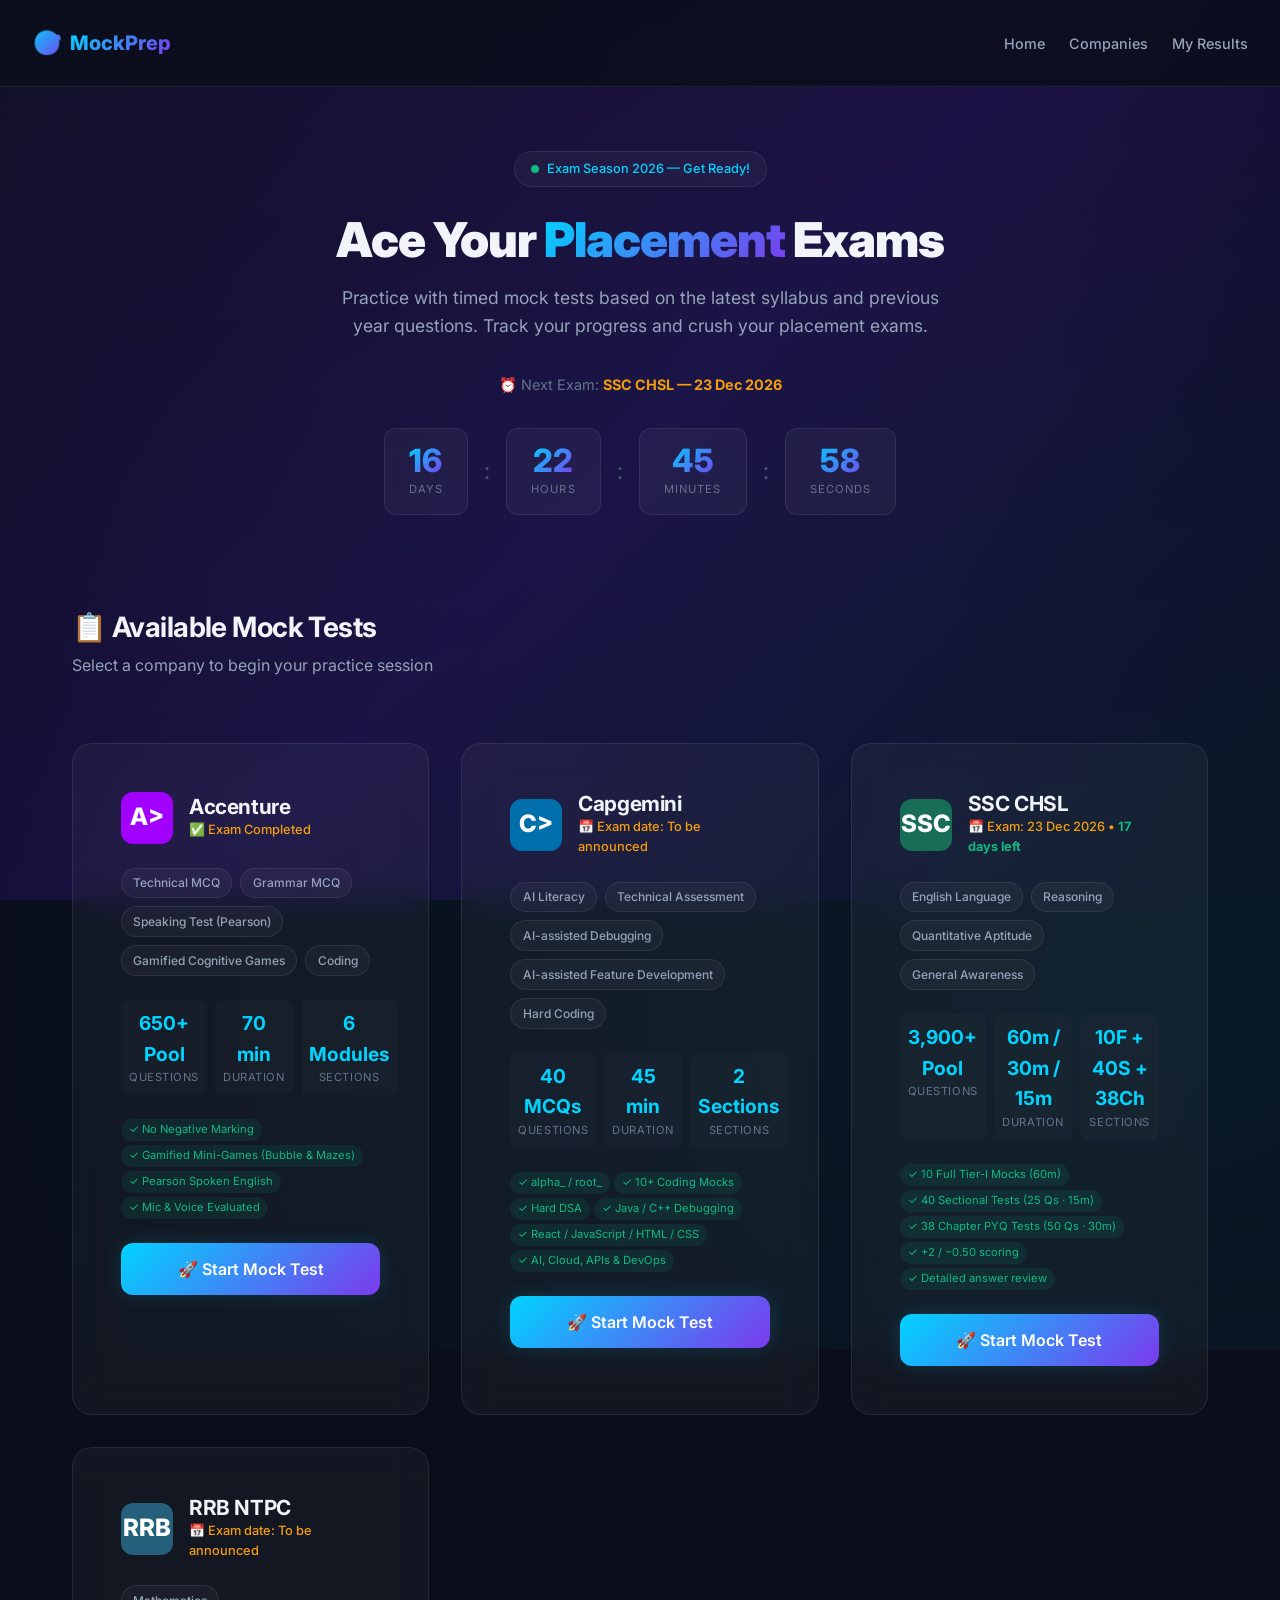
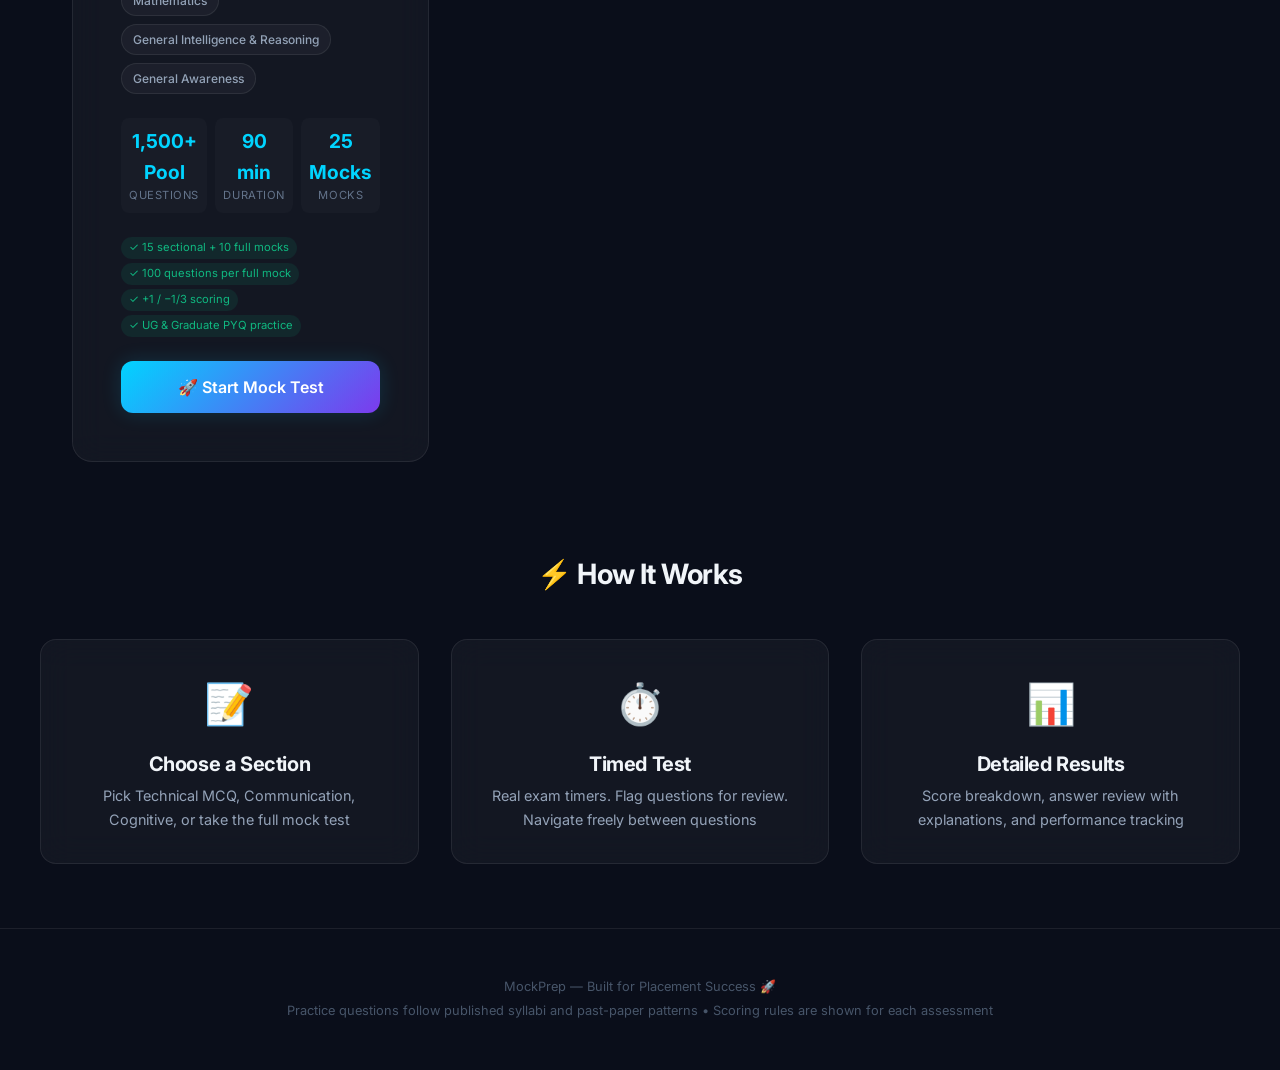
==== commit e0000daa: "feat: add SSC CHSL Tier-I mock exam module and landing page integration" ====
--- a/index.html
+++ b/index.html
@@ -100,6 +100,6 @@
     <p style="margin-top: var(--space-xs);">Practice questions follow published syllabi and past-paper patterns • Scoring rules are shown for each assessment</p>
   </footer>
 
-  <script src="js/app.js"></script>
+  <script src="js/app.js?v=3.0"></script>
 </body>
 </html>
